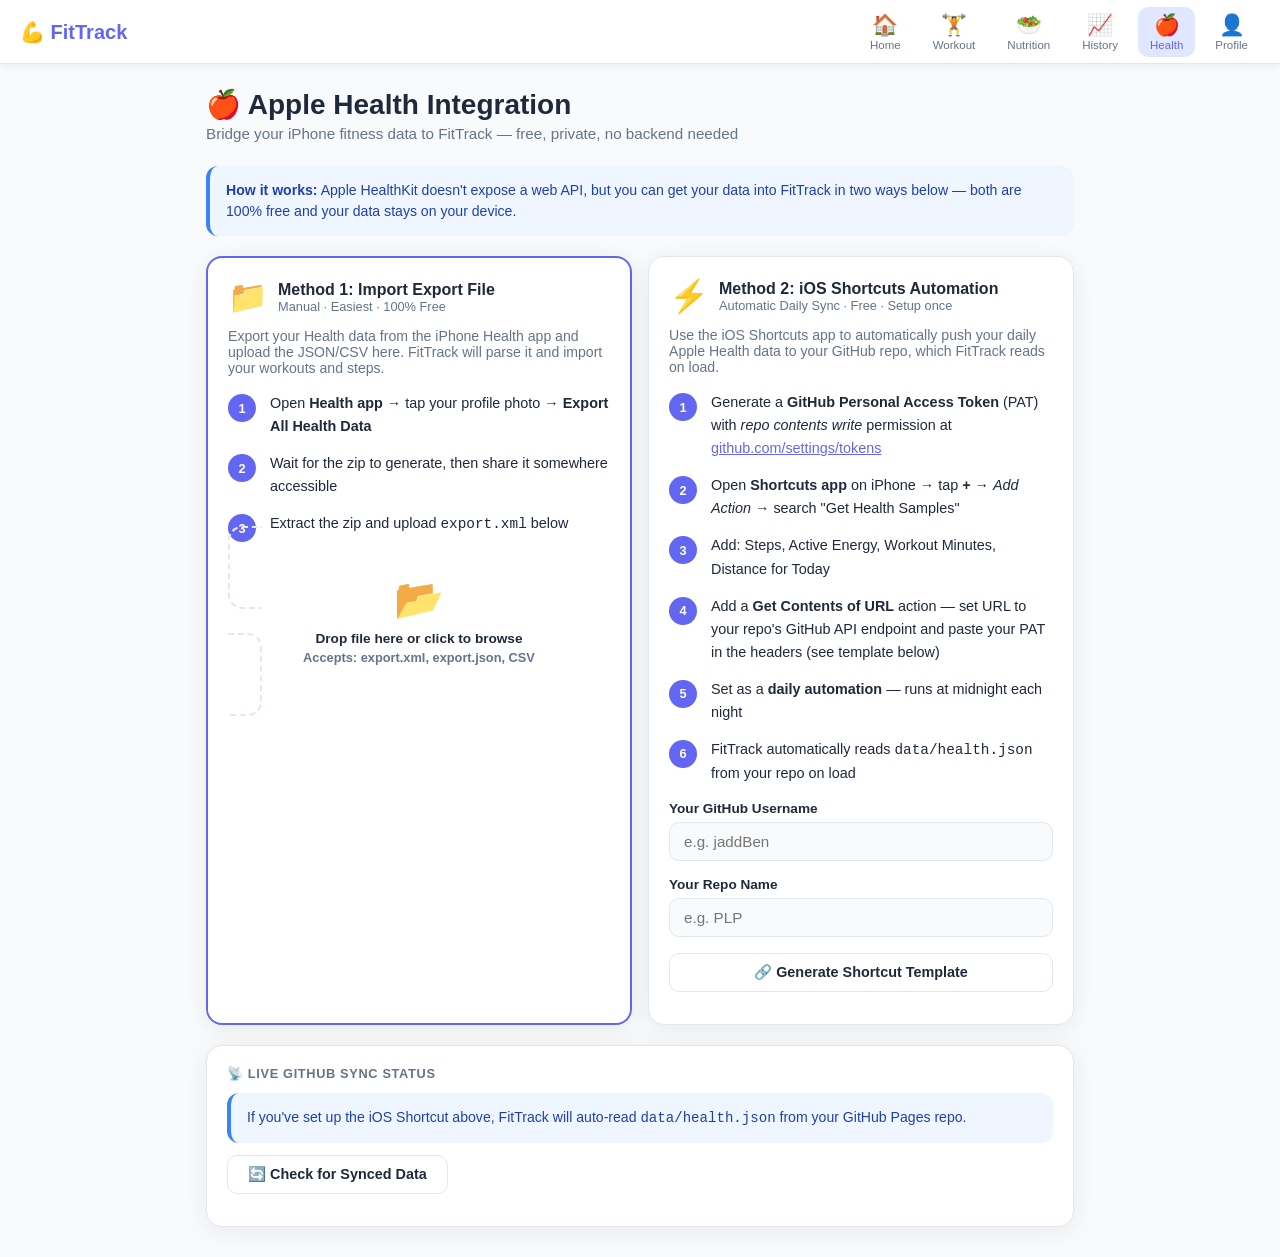
==== apple-health.html @ ee7eb754 "feat: FitTrack fitness web app - calories, workouts, nutrition, Apple Health bridge" ====
<!DOCTYPE html>
<html lang="en">
<head>
  <meta charset="UTF-8"/>
  <meta name="viewport" content="width=device-width,initial-scale=1"/>
  <title>FitTrack — Apple Health</title>
  <link rel="icon" href="data:image/svg+xml,<svg xmlns='http://www.w3.org/2000/svg' viewBox='0 0 100 100'><text y='.9em' font-size='90'>💪</text></svg>"/>
  <link rel="stylesheet" href="css/app.css"/>
</head>
<body>

<nav class="top-nav">
  <a href="index.html" class="nav-brand">💪 FitTrack</a>
  <a href="index.html"        class="nav-link"><span class="icon">🏠</span><span class="label">Home</span></a>
  <a href="workouts.html"     class="nav-link"><span class="icon">🏋️</span><span class="label">Workout</span></a>
  <a href="nutrition.html"    class="nav-link"><span class="icon">🥗</span><span class="label">Nutrition</span></a>
  <a href="history.html"      class="nav-link"><span class="icon">📈</span><span class="label">History</span></a>
  <a href="apple-health.html" class="nav-link active"><span class="icon">🍎</span><span class="label">Health</span></a>
  <a href="profile.html"      class="nav-link"><span class="icon">👤</span><span class="label">Profile</span></a>
</nav>

<main>
  <h1>🍎 Apple Health Integration</h1>
  <p class="subtitle">Bridge your iPhone fitness data to FitTrack — free, private, no backend needed</p>

  <div class="alert alert-info" style="margin-bottom:20px">
    <strong>How it works:</strong> Apple HealthKit doesn't expose a web API, but you can get your data into FitTrack in two ways below — both are 100% free and your data stays on your device.
  </div>

  <!-- Method Cards -->
  <div class="grid-2" style="margin-bottom:20px">
    <div class="card" style="border:2px solid var(--primary)">
      <div style="display:flex;align-items:center;gap:10px;margin-bottom:12px">
        <span style="font-size:2rem">📁</span>
        <div>
          <div class="section-title">Method 1: Import Export File</div>
          <div style="font-size:.8rem;color:var(--text-muted)">Manual · Easiest · 100% Free</div>
        </div>
      </div>
      <p style="font-size:.88rem;color:var(--text-muted);margin-bottom:16px">
        Export your Health data from the iPhone Health app and upload the JSON/CSV here. FitTrack will parse it and import your workouts and steps.
      </p>
      <ul class="steps-list" style="margin-bottom:16px">
        <li><p>Open <strong>Health app</strong> → tap your profile photo → <strong>Export All Health Data</strong></p></li>
        <li><p>Wait for the zip to generate, then share it somewhere accessible</p></li>
        <li><p>Extract the zip and upload <code>export.xml</code> below</p></li>
      </ul>

      <label class="upload-zone" id="upload-zone" for="health-file-input">
        <div class="upload-icon">📂</div>
        <div style="font-weight:700;margin-bottom:4px">Drop file here or click to browse</div>
        <div style="font-size:.8rem;color:var(--text-muted)">Accepts: export.xml, export.json, CSV</div>
      </label>
      <input type="file" id="health-file-input" accept=".xml,.json,.csv" style="display:none"/>

      <div id="import-status" style="margin-top:12px"></div>
      <div id="import-preview" style="margin-top:12px"></div>
      <button class="btn btn-primary btn-block" id="confirm-import-btn" style="display:none;margin-top:12px">✅ Import to FitTrack</button>
    </div>

    <div class="card">
      <div style="display:flex;align-items:center;gap:10px;margin-bottom:12px">
        <span style="font-size:2rem">⚡</span>
        <div>
          <div class="section-title">Method 2: iOS Shortcuts Automation</div>
          <div style="font-size:.8rem;color:var(--text-muted)">Automatic Daily Sync · Free · Setup once</div>
        </div>
      </div>
      <p style="font-size:.88rem;color:var(--text-muted);margin-bottom:16px">
        Use the iOS Shortcuts app to automatically push your daily Apple Health data to your GitHub repo, which FitTrack reads on load.
      </p>
      <ul class="steps-list" style="margin-bottom:16px">
        <li><p>Generate a <strong>GitHub Personal Access Token</strong> (PAT) with <em>repo contents write</em> permission at <a href="https://github.com/settings/tokens" target="_blank" style="color:var(--primary)">github.com/settings/tokens</a></p></li>
        <li><p>Open <strong>Shortcuts app</strong> on iPhone → tap <strong>+</strong> → <em>Add Action</em> → search "Get Health Samples"</p></li>
        <li><p>Add: Steps, Active Energy, Workout Minutes, Distance for Today</p></li>
        <li><p>Add a <strong>Get Contents of URL</strong> action — set URL to your repo's GitHub API endpoint and paste your PAT in the headers (see template below)</p></li>
        <li><p>Set as a <strong>daily automation</strong> — runs at midnight each night</p></li>
        <li><p>FitTrack automatically reads <code>data/health.json</code> from your repo on load</p></li>
      </ul>

      <!-- PAT setup -->
      <div class="form-group">
        <label>Your GitHub Username</label>
        <input type="text" id="gh-user" placeholder="e.g. jaddBen"/>
      </div>
      <div class="form-group">
        <label>Your Repo Name</label>
        <input type="text" id="gh-repo" placeholder="e.g. PLP"/>
      </div>
      <button class="btn btn-outline btn-block" id="gen-shortcut-btn">🔗 Generate Shortcut Template</button>
      <div id="shortcut-output" style="margin-top:12px"></div>
    </div>
  </div>

  <!-- Synced Health Data View -->
  <div class="card" id="health-data-card" style="display:none;margin-bottom:16px">
    <div class="card-title">📊 Loaded Health Data</div>
    <div id="health-data-view"></div>
  </div>

  <!-- data/health.json auto-reader -->
  <div class="card">
    <div class="card-title">📡 Live GitHub Sync Status</div>
    <div class="alert alert-info" style="margin-bottom:12px">
      If you've set up the iOS Shortcut above, FitTrack will auto-read <code>data/health.json</code> from your GitHub Pages repo.
    </div>
    <div id="gh-sync-status">
      <button class="btn btn-outline" id="check-sync-btn">🔄 Check for Synced Data</button>
    </div>
    <div id="gh-sync-result" style="margin-top:12px"></div>
  </div>
</main>

<div class="toast" id="toast"></div>

<script src="js/storage.js"></script>
<script src="js/calories.js"></script>
<script src="js/app.js"></script>
<script>
(function() {
  let parsedData = null;

  // ── File Upload ──────────────────────────────────────────
  const zone = document.getElementById('upload-zone');
  const input = document.getElementById('health-file-input');

  zone.addEventListener('dragover', e => { e.preventDefault(); zone.classList.add('drag'); });
  zone.addEventListener('dragleave', () => zone.classList.remove('drag'));
  zone.addEventListener('drop', e => {
    e.preventDefault(); zone.classList.remove('drag');
    const f = e.dataTransfer.files[0];
    if (f) handleFile(f);
  });
  input.addEventListener('change', e => { if (e.target.files[0]) handleFile(e.target.files[0]); });

  function handleFile(file) {
    const status = document.getElementById('import-status');
    status.innerHTML = `<div class="alert alert-info">⏳ Reading <strong>${file.name}</strong> (${(file.size/1024/1024).toFixed(1)} MB)…</div>`;
    const reader = new FileReader();
    reader.onload = e => {
      try {
        const text = e.target.result;
        if (file.name.endsWith('.json')) {
          parsedData = JSON.parse(text);
          showPreview(parsedData);
        } else if (file.name.endsWith('.xml')) {
          parsedData = parseAppleHealthXML(text);
          showPreview(parsedData);
        } else if (file.name.endsWith('.csv')) {
          parsedData = parseCSV(text);
          showPreview(parsedData);
        } else {
          status.innerHTML = '<div class="alert alert-warning">⚠️ Unsupported file type. Use export.xml, export.json, or CSV.</div>';
        }
      } catch(err) {
        status.innerHTML = `<div class="alert alert-warning">⚠️ Could not parse file: ${err.message}</div>`;
      }
    };
    reader.readAsText(file);
  }

  function parseAppleHealthXML(xml) {
    const parser = new DOMParser();
    const doc = parser.parseFromString(xml, 'text/xml');
    const records = [...doc.querySelectorAll('Record')];
    const workouts = [...doc.querySelectorAll('Workout')];

    const stepsByDate = {};
    const energyByDate = {};
    const distByDate = {};

    records.forEach(r => {
      const type  = r.getAttribute('type') || '';
      const date  = (r.getAttribute('startDate') || '').slice(0, 10);
      const value = parseFloat(r.getAttribute('value') || 0);
      if (type.includes('StepCount'))      stepsByDate[date]  = (stepsByDate[date]  || 0) + value;
      if (type.includes('ActiveEnergy'))   energyByDate[date] = (energyByDate[date] || 0) + value;
      if (type.includes('DistanceWalking'))distByDate[date]   = (distByDate[date]   || 0) + value / 1000; // m→km
    });

    const parsedWorkouts = workouts.map(w => ({
      date:         (w.getAttribute('startDate') || '').slice(0, 10),
      type:         w.getAttribute('workoutActivityType')?.replace('HKWorkoutActivityType','') || 'Unknown',
      durationMin:  Math.round(parseFloat(w.getAttribute('duration') || 0)),
      kcal:         Math.round(parseFloat(w.getAttribute('totalEnergyBurned') || 0)),
      distanceKm:   parseFloat(w.getAttribute('totalDistance') || 0) / 1000,
    }));

    return { type: 'apple_health_xml', stepsByDate, energyByDate, distByDate, workouts: parsedWorkouts };
  }

  function parseCSV(csv) {
    const lines = csv.trim().split('\n');
    const headers = lines[0].split(',').map(h => h.trim().toLowerCase().replace(/"/g,''));
    const rows = lines.slice(1).map(l => {
      const vals = l.split(',').map(v => v.trim().replace(/"/g,''));
      const obj = {};
      headers.forEach((h, i) => obj[h] = vals[i]);
      return obj;
    });
    return { type: 'csv', rows };
  }

  function showPreview(data) {
    const status = document.getElementById('import-status');
    const preview = document.getElementById('import-preview');
    if (data.type === 'apple_health_xml') {
      const wCount = data.workouts.length;
      const dCount = Object.keys(data.stepsByDate).length;
      status.innerHTML = `<div class="alert alert-success">✅ Parsed successfully!</div>`;
      preview.innerHTML = `
        <div class="grid-3">
          <div class="stat-tile"><div class="stat-label">🏋️ Workouts</div><div class="stat-value">${wCount}</div></div>
          <div class="stat-tile"><div class="stat-label">📅 Days with Steps</div><div class="stat-value">${dCount}</div></div>
          <div class="stat-tile"><div class="stat-label">⚡ Total kcal</div><div class="stat-value">${Object.values(data.energyByDate).reduce((s,v)=>s+v,0).toFixed(0)}</div></div>
        </div>
        <div style="margin-top:12px;font-size:.85rem;color:var(--text-muted)">
          Preview of last 5 workouts:<br>
          ${data.workouts.slice(-5).reverse().map(w =>
            `<strong>${w.date}</strong>: ${w.type} — ${w.durationMin} min, ${w.kcal} kcal`
          ).join('<br>')}
        </div>`;
      document.getElementById('confirm-import-btn').style.display = 'block';
    } else if (data.type === 'csv') {
      status.innerHTML = `<div class="alert alert-success">✅ CSV parsed — ${data.rows.length} rows</div>`;
      preview.innerHTML = `<div class="alert alert-info">CSV import: check your column names match (date, calories, steps, distance). Click Import to process.</div>`;
      document.getElementById('confirm-import-btn').style.display = 'block';
    } else {
      status.innerHTML = `<div class="alert alert-warning">Unknown format — try export.xml from Health app</div>`;
    }
  }

  document.getElementById('confirm-import-btn').addEventListener('click', () => {
    if (!parsedData) return;
    if (parsedData.type === 'apple_health_xml') {
      let added = 0;
      parsedData.workouts.forEach(w => {
        if (!w.date || !w.kcal) return;
        const existing = Storage.getArray('workouts');
        const dupe = existing.find(x => x.date === w.date && x.caloriesBurned === w.kcal && x.source === 'apple_health');
        if (dupe) return;
        Storage.appendToArray('workouts', {
          id: App.uuid(),
          type: 'activity',
          activity: w.type.toLowerCase().includes('run') ? 'running' : w.type.toLowerCase().includes('walk') ? 'walking' : 'custom',
          activityLabel: w.type,
          duration: w.durationMin,
          distanceKm: w.distanceKm || 0,
          caloriesBurned: w.kcal,
          date: w.date,
          source: 'apple_health',
          createdAt: new Date().toISOString(),
        });
        added++;
      });
      App.showToast(`✅ Imported ${added} workouts from Apple Health`);
      document.getElementById('health-data-card').style.display = 'block';
      Storage.set('apple_health_cache', parsedData);
      renderHealthData();
    }
  });

  function renderHealthData() {
    const data = Storage.get('apple_health_cache');
    if (!data) return;
    document.getElementById('health-data-card').style.display = 'block';
    if (data.type === 'apple_health_xml') {
      const totalSteps = Object.values(data.stepsByDate).reduce((s,v)=>s+v,0);
      const totalDist  = Object.values(data.distByDate).reduce((s,v)=>s+v,0);
      document.getElementById('health-data-view').innerHTML = `
        <div class="grid-3">
          <div class="stat-tile"><div class="stat-label">👟 Total Steps</div><div class="stat-value">${Math.round(totalSteps).toLocaleString()}</div></div>
          <div class="stat-tile"><div class="stat-label">🏃 Distance</div><div class="stat-value">${totalDist.toFixed(1)} km</div></div>
          <div class="stat-tile"><div class="stat-label">🏋️ Workouts</div><div class="stat-value">${data.workouts.length}</div></div>
        </div>`;
    }
  }

  // ── Shortcut Generator ───────────────────────────────────
  document.getElementById('gen-shortcut-btn').addEventListener('click', () => {
    const user = document.getElementById('gh-user').value.trim();
    const repo = document.getElementById('gh-repo').value.trim();
    if (!user || !repo) { App.showToast('Enter your GitHub username and repo name', 'error'); return; }
    const apiUrl = `https://api.github.com/repos/${user}/${repo}/contents/data/health.json`;
    document.getElementById('shortcut-output').innerHTML = `
      <div class="card" style="font-size:.85rem">
        <div class="card-title">📋 iOS Shortcut Setup</div>
        <p style="margin-bottom:12px">Create a new Shortcut on your iPhone with these steps:</p>
        <ul class="steps-list">
          <li><p><strong>Get Health Samples:</strong> Type = Steps, Date Range = Today</p></li>
          <li><p><strong>Get Health Samples:</strong> Type = Active Energy Burned, Date Range = Today</p></li>
          <li><p><strong>Get Health Samples:</strong> Type = Walking + Running Distance, Date Range = Today</p></li>
          <li><p><strong>Get Health Samples:</strong> Type = Exercise Minutes, Date Range = Today</p></li>
          <li><p><strong>Text action:</strong> Build JSON manually or use Dictionary action with keys: <code>date, steps, activeEnergy, distance, exerciseMinutes</code></p></li>
          <li><p><strong>Get Contents of URL:</strong><br>
            URL: <code style="word-break:break-all">${apiUrl}</code><br>
            Method: <code>PUT</code><br>
            Headers: <code>Authorization: Bearer YOUR_PAT_HERE</code> and <code>Content-Type: application/json</code><br>
            Body: JSON with <code>message</code>, <code>content</code> (base64 of your JSON), <code>sha</code> (from GET first)
          </p></li>
          <li><p>Set the Shortcut as a <strong>Personal Automation</strong> → Time of Day → Every night at 11:55 PM</p></li>
        </ul>
        <div class="alert alert-warning" style="margin-top:12px">
          ⚠️ Never share your GitHub PAT. Set it to expire and use minimal scope (only <em>Contents: Read & Write</em> for this repo).
        </div>
        <p style="margin-top:8px;color:var(--text-muted)">API endpoint: <code style="word-break:break-all">${apiUrl}</code></p>
      </div>`;
  });

  // ── Auto-read health.json from same origin ────────────────
  document.getElementById('check-sync-btn').addEventListener('click', async () => {
    const el = document.getElementById('gh-sync-result');
    el.innerHTML = '<p style="color:var(--text-muted)">⏳ Checking for health.json…</p>';
    try {
      const res = await fetch('./data/health.json?t=' + Date.now());
      if (!res.ok) throw new Error('Not found');
      const data = await res.json();
      Storage.set('health_json_sync', data);
      el.innerHTML = `<div class="alert alert-success">✅ Found synced health data!<br>
        <strong>Date:</strong> ${data.date || 'unknown'}<br>
        <strong>Steps:</strong> ${data.steps || 'N/A'}<br>
        <strong>Active Energy:</strong> ${data.activeEnergy || 'N/A'} kcal<br>
        <strong>Distance:</strong> ${data.distance || 'N/A'} km<br>
        <strong>Exercise:</strong> ${data.exerciseMinutes || 'N/A'} min
      </div>`;
      // Auto-add to workout log if energy > 0
      if (data.activeEnergy && data.date) {
        const existing = Storage.getArray('workouts').find(w => w.date === data.date && w.source === 'health_json');
        if (!existing) {
          Storage.appendToArray('workouts', {
            id: App.uuid(), type: 'activity', activity: 'custom',
            activityLabel: '🍎 Apple Health (auto-sync)',
            duration: data.exerciseMinutes || 0,
            distanceKm: parseFloat(data.distance) || 0,
            caloriesBurned: Math.round(parseFloat(data.activeEnergy) || 0),
            date: data.date, source: 'health_json', createdAt: new Date().toISOString(),
          });
          el.innerHTML += `<div class="alert alert-info" style="margin-top:8px">✅ Auto-imported today's Apple Health workout</div>`;
        }
      }
    } catch {
      el.innerHTML = `<div class="alert alert-warning">
        📭 No <code>data/health.json</code> found yet.<br>
        Set up the iOS Shortcut above to push your data daily.
      </div>`;
    }
  });

  // Show cached health data if exists
  renderHealthData();
})();
</script>
</body>
</html>
---- css/app.css ----
/* app.css — FitTrack global styles */

:root {
  --primary: #6366f1;
  --primary-dark: #4f46e5;
  --primary-light: #e0e7ff;
  --accent: #10b981;
  --accent-dark: #059669;
  --danger: #ef4444;
  --warning: #f59e0b;
  --info: #3b82f6;
  --bg: #f8fafc;
  --card: #ffffff;
  --border: #e2e8f0;
  --text: #1e293b;
  --text-muted: #64748b;
  --nav-h: 64px;
  --radius: 16px;
  --shadow: 0 4px 24px rgba(0,0,0,0.07);
}

*, *::before, *::after { box-sizing: border-box; margin: 0; padding: 0; }
html { font-size: 16px; scroll-behavior: smooth; }
body { font-family: -apple-system, BlinkMacSystemFont, 'Segoe UI', Roboto, sans-serif;
       background: var(--bg); color: var(--text); min-height: 100vh; }

/* ── Navigation ──────────────────────────────────── */
nav.top-nav {
  position: fixed; top: 0; left: 0; right: 0; z-index: 100;
  height: var(--nav-h); background: var(--card); border-bottom: 1px solid var(--border);
  display: flex; align-items: center; padding: 0 20px; gap: 8px;
  box-shadow: 0 2px 8px rgba(0,0,0,0.06);
}
.nav-brand { font-weight: 800; font-size: 1.25rem; color: var(--primary);
             margin-right: auto; text-decoration: none; display: flex; align-items: center; gap: 8px; }
.nav-link { display: flex; flex-direction: column; align-items: center; gap: 2px; padding: 6px 12px;
            border-radius: 10px; text-decoration: none; color: var(--text-muted);
            font-size: 0.72rem; font-weight: 500; transition: all .2s; }
.nav-link .icon { font-size: 1.3rem; }
.nav-link:hover, .nav-link.active { color: var(--primary); background: var(--primary-light); }

/* ── Page Layout ──────────────────────────────────── */
main { max-width: 900px; margin: 0 auto; padding: calc(var(--nav-h) + 24px) 16px 32px; }
h1 { font-size: 1.75rem; font-weight: 800; margin-bottom: 4px; }
.subtitle { color: var(--text-muted); margin-bottom: 24px; font-size: 0.95rem; }

/* ── Cards ──────────────────────────────────────── */
.card { background: var(--card); border-radius: var(--radius); padding: 20px;
        box-shadow: var(--shadow); border: 1px solid var(--border); }
.card-title { font-size: 0.8rem; font-weight: 700; text-transform: uppercase;
              letter-spacing: .05em; color: var(--text-muted); margin-bottom: 12px; }
.grid-2 { display: grid; grid-template-columns: 1fr 1fr; gap: 16px; }
.grid-3 { display: grid; grid-template-columns: repeat(3,1fr); gap: 16px; }
.grid-4 { display: grid; grid-template-columns: repeat(4,1fr); gap: 12px; }
@media(max-width: 640px) { .grid-2,.grid-3,.grid-4 { grid-template-columns: 1fr 1fr; } }
@media(max-width: 420px) { .grid-2,.grid-3,.grid-4 { grid-template-columns: 1fr; } }

/* ── Stat Tiles ─────────────────────────────────── */
.stat-tile { background: var(--card); border-radius: 14px; padding: 18px 16px;
             box-shadow: var(--shadow); border: 1px solid var(--border);
             display: flex; flex-direction: column; gap: 4px; }
.stat-label { font-size: 0.72rem; font-weight: 700; text-transform: uppercase;
              letter-spacing: .05em; color: var(--text-muted); }
.stat-value { font-size: 1.9rem; font-weight: 800; line-height: 1; }
.stat-sub { font-size: 0.78rem; color: var(--text-muted); }

/* ── Calorie Ring ───────────────────────────────── */
.ring-wrap { display: flex; flex-direction: column; align-items: center; gap: 8px; padding: 8px 0; }
.ring-wrap svg { transform: rotate(-90deg); }
.ring-center { text-align: center; }
.ring-kcal { font-size: 2rem; font-weight: 800; color: var(--primary); }
.ring-label { font-size: 0.8rem; color: var(--text-muted); }

/* ── Forms ──────────────────────────────────────── */
.form-group { display: flex; flex-direction: column; gap: 6px; margin-bottom: 16px; }
label { font-size: 0.85rem; font-weight: 600; color: var(--text); }
input, select, textarea {
  padding: 10px 14px; border: 1.5px solid var(--border); border-radius: 10px;
  font-size: 0.95rem; background: var(--bg); color: var(--text); outline: none;
  transition: border-color .2s, box-shadow .2s; width: 100%;
}
input:focus, select:focus, textarea:focus {
  border-color: var(--primary); box-shadow: 0 0 0 3px rgba(99,102,241,.15);
}
input[type="range"] { padding: 0; border: none; background: transparent; }
.form-row { display: grid; grid-template-columns: 1fr 1fr; gap: 12px; }
@media(max-width:420px){ .form-row { grid-template-columns: 1fr; } }

/* ── Buttons ────────────────────────────────────── */
.btn { display: inline-flex; align-items: center; gap: 6px; padding: 10px 20px;
       border: none; border-radius: 10px; font-size: 0.9rem; font-weight: 600;
       cursor: pointer; transition: all .18s; text-decoration: none; }
.btn-primary { background: var(--primary); color: #fff; }
.btn-primary:hover { background: var(--primary-dark); transform: translateY(-1px); }
.btn-accent { background: var(--accent); color: #fff; }
.btn-accent:hover { background: var(--accent-dark); }
.btn-danger { background: var(--danger); color: #fff; }
.btn-outline { background: transparent; border: 1.5px solid var(--border); color: var(--text); }
.btn-outline:hover { border-color: var(--primary); color: var(--primary); background: var(--primary-light); }
.btn-sm { padding: 6px 12px; font-size: 0.8rem; border-radius: 8px; }
.btn-block { width: 100%; justify-content: center; }

/* ── Badges ─────────────────────────────────────── */
.badge { display: inline-block; padding: 2px 10px; border-radius: 999px;
         font-size: 0.72rem; font-weight: 700; }
.badge-green { background: #dcfce7; color: #15803d; }
.badge-orange { background: #fff7ed; color: #c2410c; }
.badge-blue { background: #eff6ff; color: #1d4ed8; }
.badge-purple { background: var(--primary-light); color: var(--primary-dark); }

/* ── Log List ───────────────────────────────────── */
.log-list { display: flex; flex-direction: column; gap: 10px; }
.log-item { display: flex; align-items: center; gap: 12px; padding: 12px 14px;
            background: var(--bg); border-radius: 10px; border: 1px solid var(--border); }
.log-icon { font-size: 1.5rem; width: 36px; text-align: center; flex-shrink: 0; }
.log-info { flex: 1; min-width: 0; }
.log-name { font-weight: 600; font-size: 0.95rem; white-space: nowrap; overflow: hidden; text-overflow: ellipsis; }
.log-meta { font-size: 0.78rem; color: var(--text-muted); }
.log-kcal { font-weight: 800; font-size: 1rem; color: var(--primary); flex-shrink: 0; }
.log-del { background: none; border: none; cursor: pointer; color: var(--text-muted);
           font-size: 1.1rem; padding: 4px; border-radius: 6px; transition: color .15s; }
.log-del:hover { color: var(--danger); }

/* ── Progress Bar ───────────────────────────────── */
.progress-bar-wrap { background: var(--border); border-radius: 999px; height: 10px; overflow: hidden; }
.progress-bar { height: 100%; border-radius: 999px; transition: width .4s ease; }
.bar-green  { background: var(--accent); }
.bar-orange { background: var(--warning); }
.bar-red    { background: var(--danger); }
.bar-blue   { background: var(--info); }
.bar-purple { background: var(--primary); }

/* ── Toast ──────────────────────────────────────── */
.toast { position: fixed; bottom: 24px; left: 50%; transform: translateX(-50%) translateY(80px);
         background: var(--text); color: #fff; padding: 12px 24px; border-radius: 999px;
         font-size: 0.9rem; font-weight: 600; z-index: 9999; opacity: 0;
         transition: all .3s ease; white-space: nowrap; }
.toast.show { opacity: 1; transform: translateX(-50%) translateY(0); }
.toast.error { background: var(--danger); }
.toast.warning { background: var(--warning); color: var(--text); }

/* ── Section Headers ─────────────────────────────── */
.section-header { display: flex; align-items: center; justify-content: space-between; margin-bottom: 14px; }
.section-title { font-size: 1rem; font-weight: 700; }

/* ── Alerts ─────────────────────────────────────── */
.alert { padding: 14px 16px; border-radius: 12px; font-size: 0.88rem; line-height: 1.5; margin-bottom: 16px; }
.alert-info { background: #eff6ff; color: #1e40af; border-left: 4px solid var(--info); }
.alert-success { background: #dcfce7; color: #15803d; border-left: 4px solid var(--accent); }
.alert-warning { background: #fff7ed; color: #9a3412; border-left: 4px solid var(--warning); }

/* ── Tabs ───────────────────────────────────────── */
.tabs { display: flex; gap: 4px; background: var(--border); padding: 4px; border-radius: 12px; margin-bottom: 20px; }
.tab-btn { flex: 1; padding: 8px; border: none; border-radius: 8px; background: transparent;
           font-size: 0.85rem; font-weight: 600; cursor: pointer; color: var(--text-muted); transition: all .2s; }
.tab-btn.active { background: var(--card); color: var(--primary); box-shadow: 0 1px 4px rgba(0,0,0,.08); }
.tab-panel { display: none; }
.tab-panel.active { display: block; }

/* ── Balance Display ────────────────────────────── */
.balance-box { text-align: center; padding: 20px; border-radius: 14px; }
.balance-num { font-size: 2.5rem; font-weight: 900; }
.balance-label { font-size: 0.9rem; font-weight: 600; margin-top: 4px; }
.balance-surplus { background: #fff7ed; color: #c2410c; }
.balance-deficit { background: #dcfce7; color: #15803d; }
.balance-maintain { background: var(--primary-light); color: var(--primary-dark); }

/* ── Charts ─────────────────────────────────────── */
.chart-container { position: relative; height: 220px; width: 100%; }

/* ── Upload area ─────────────────────────────────── */
.upload-zone { border: 2px dashed var(--border); border-radius: 14px; padding: 32px;
               text-align: center; cursor: pointer; transition: all .2s; }
.upload-zone:hover, .upload-zone.drag { border-color: var(--primary); background: var(--primary-light); }
.upload-zone .upload-icon { font-size: 2.5rem; margin-bottom: 8px; }

/* ── No data placeholder ─────────────────────────── */
.empty-state { text-align: center; padding: 40px 20px; color: var(--text-muted); }
.empty-state .empty-icon { font-size: 3rem; margin-bottom: 12px; }
.empty-state p { font-size: 0.95rem; }

/* ── Steps visual ────────────────────────────────── */
.steps-list { list-style: none; counter-reset: step; display: flex; flex-direction: column; gap: 14px; }
.steps-list li { counter-increment: step; display: flex; gap: 14px; align-items: flex-start; }
.steps-list li::before { content: counter(step); min-width: 28px; height: 28px; background: var(--primary);
  color: #fff; border-radius: 50%; display: flex; align-items: center; justify-content: center;
  font-weight: 800; font-size: 0.8rem; flex-shrink: 0; margin-top: 2px; }
.steps-list li p { font-size: 0.9rem; line-height: 1.6; }
.steps-list li strong { font-weight: 700; }

/* ── Chip selector ───────────────────────────────── */
.chip-group { display: flex; flex-wrap: wrap; gap: 8px; }
.chip { padding: 6px 14px; border-radius: 999px; border: 1.5px solid var(--border); font-size: 0.82rem;
        font-weight: 600; cursor: pointer; background: var(--card); transition: all .15s; color: var(--text); }
.chip:hover { border-color: var(--primary); color: var(--primary); }
.chip.selected { background: var(--primary); color: #fff; border-color: var(--primary); }

/* ── Responsive tweaks ───────────────────────────── */
@media(max-width:600px) {
  .nav-link span.label { display: none; }
  main { padding-top: calc(var(--nav-h) + 16px); }
  h1 { font-size: 1.4rem; }
}
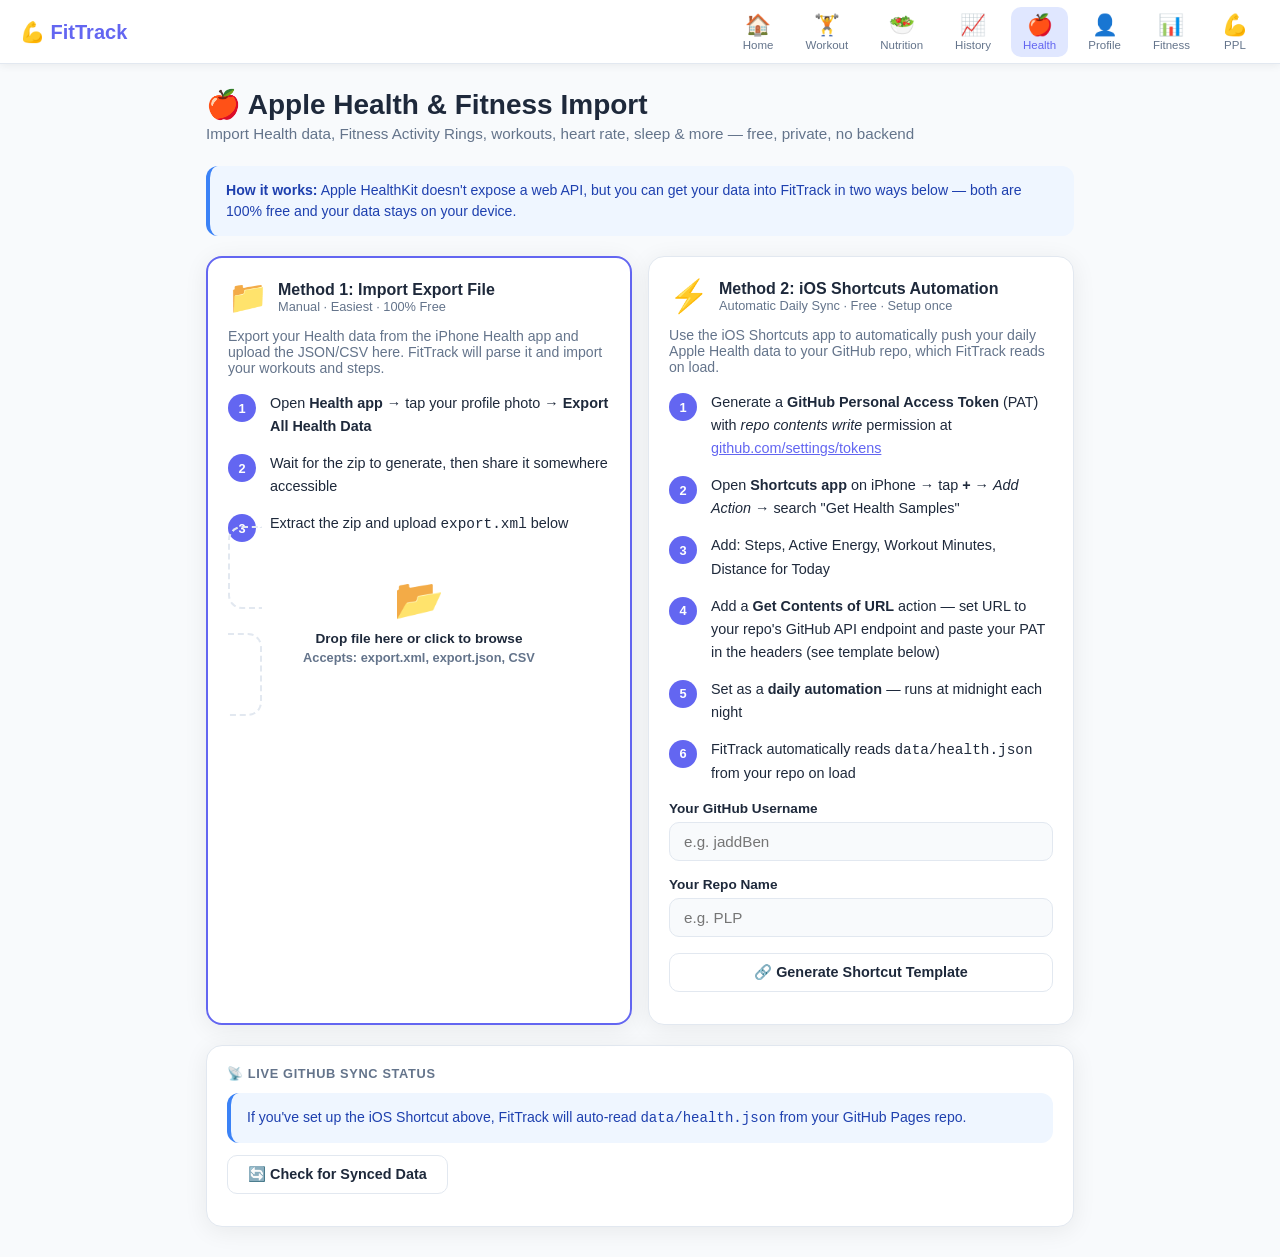
==== commit 6b48c0c8: "3rd commit" ====
--- a/apple-health.html
+++ b/apple-health.html
@@ -17,11 +17,13 @@
   <a href="history.html"      class="nav-link"><span class="icon">📈</span><span class="label">History</span></a>
   <a href="apple-health.html" class="nav-link active"><span class="icon">🍎</span><span class="label">Health</span></a>
   <a href="profile.html"      class="nav-link"><span class="icon">👤</span><span class="label">Profile</span></a>
+  <a href="fitness.html"      class="nav-link"><span class="icon">📊</span><span class="label">Fitness</span></a>
+  <a href="PLP.html"          class="nav-link"><span class="icon">💪</span><span class="label">PPL</span></a>
 </nav>
 
 <main>
-  <h1>🍎 Apple Health Integration</h1>
-  <p class="subtitle">Bridge your iPhone fitness data to FitTrack — free, private, no backend needed</p>
+  <h1>🍎 Apple Health &amp; Fitness Import</h1>
+  <p class="subtitle">Import Health data, Fitness Activity Rings, workouts, heart rate, sleep &amp; more — free, private, no backend</p>
 
   <div class="alert alert-info" style="margin-bottom:20px">
     <strong>How it works:</strong> Apple HealthKit doesn't expose a web API, but you can get your data into FitTrack in two ways below — both are 100% free and your data stays on your device.
